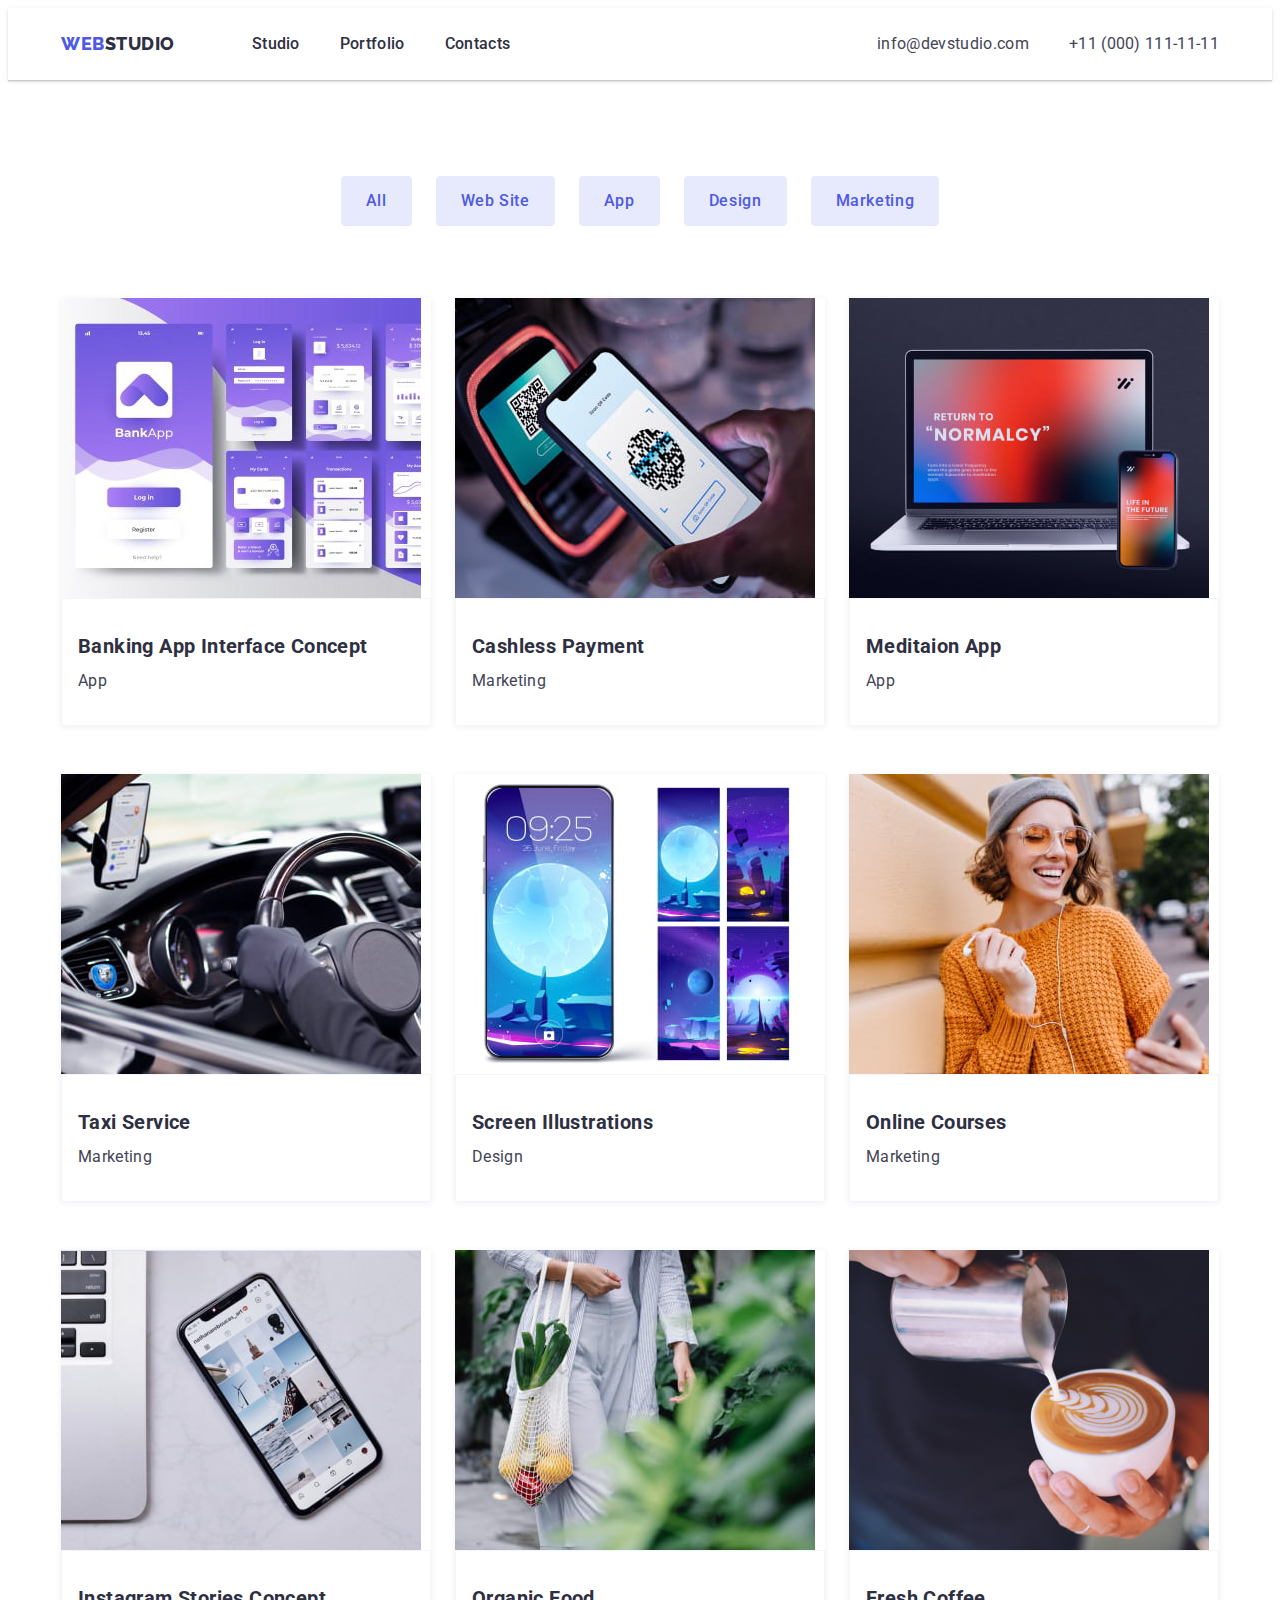
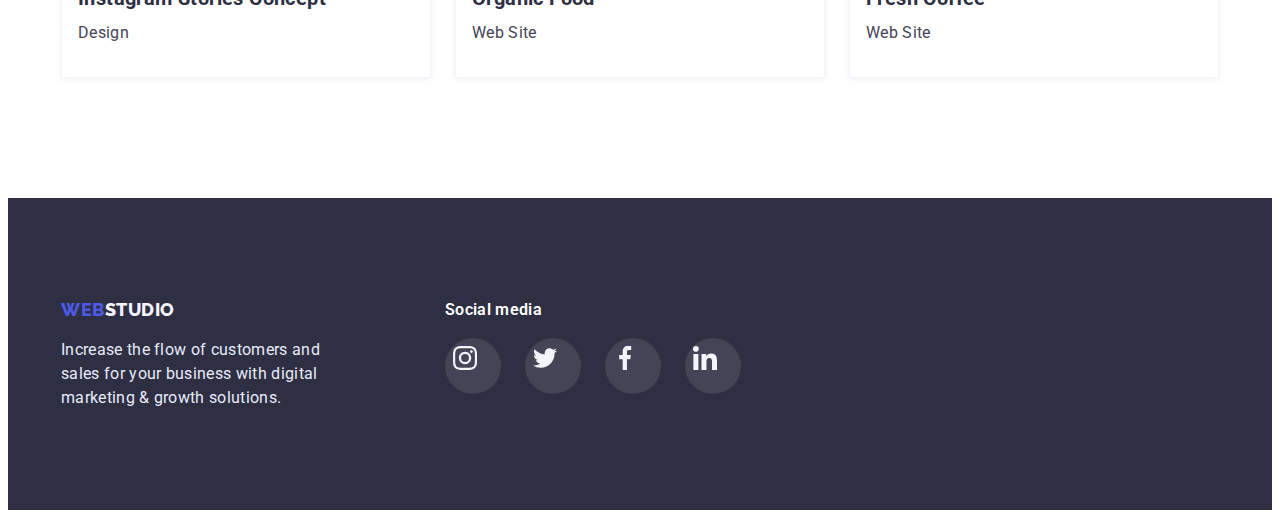
==== portfolio.html @ 34ae5a70 "Скопіював виконане 4-те завдання" ====
<!DOCTYPE html>
<html lang="en">
  <head>
    <meta charset="UTF-8" />
    <meta http-equiv="X-UA-Compatible" content="IE=edge" />
    <meta name="viewport" content="width=device-width, initial-scale=1.0" />
    <title>WebStudio</title>
    <link rel="preconnect" href="https://fonts.googleapis.com" />
    <link rel="preconnect" href="https://fonts.gstatic.com" crossorigin />
    <link
      href="https://fonts.googleapis.com/css2?family=Raleway:wght@800&family=Roboto:wght@400;500;700&display=swap"
      rel="stylesheet"
    />
    <link
      rel="stylesheet"
      href="https://cdnjs.cloudflare.com/ajax/libs/modern-normalize/1.1.0/modern-normalize.min.css"
      integrity="sha512-wpPYUAdjBVSE4KJnH1VR1HeZfpl1ub8YT/NKx4PuQ5NmX2tKuGu6U/JRp5y+Y8XG2tV+wKQpNHVUX03MfMFn9Q=="
      crossorigin="anonymous"
      referrerpolicy="no-referrer"
    />
    <link rel="stylesheet" href="./css/styles.css" />
  </head>

  <body>
    <!------- Header ------->

    <header class="header">
      <div class="container header-nav-cont">
        <!--- Logo --->

        <nav class="nav-item">
          <a href="./index.html" class="link logo"
            ><span class="logo-web">Web</span>Studio</a
          >

          <!--- Navigation --->

          <ul class="list menu-list">
            <li class="header-item">
              <a href="./index.html" class="link menu-link">Studio</a>
            </li>
            <li class="header-item">
              <a href="./portfolio.html" class="link menu-link">Portfolio</a>
            </li>
            <li class="header-item">
              <a href="#" class="link menu-link">Contacts</a>
            </li>
          </ul>
        </nav>

        <!--- Contacts --->

        <ul class="list cont-list">
          <li class="header-item">
            <a href="mailto:info@devstudio.com" class="link cont-link"
              >info@devstudio.com</a
            >
          </li>
          <li class="header-item">
            <a href="tel:+110001111111" class="link cont-link"
              >+11 (000) 111-11-11</a
            >
          </li>
        </ul>
      </div>
    </header>

    <main>
      <!------- Portfolio ------->

      <!--- Portfolio section --->

      <section class="portfolio-section">
        <!--- Filter list --->

        <div class="container">
          <h1 class="section-title visually-hidden">Portfolio</h1>
          <ul class="list filter-list">
            <li class="filter-item">
              <button type="button" class="button">All</button>
            </li>
            <li class="filter-item">
              <button type="button" class="button">Web Site</button>
            </li>
            <li class="filter-item">
              <button type="button" class="button">App</button>
            </li>
            <li class="filter-item">
              <button type="button" class="button">Design</button>
            </li>
            <li class="filter-item">
              <button type="button" class="button">Marketing</button>
            </li>
          </ul>

          <!-- Portfolio list -->

          <ul class="list portfolio-list">
            <li class="portfolio-item">
              <a href="#" class="link portfolio-link"
                ><img
                  src="./images/portfolio/portfolio1.jpg"
                  alt="Banking App Interface Concept"
                  width="360"
                />
                <div class="portfolio-descr">
                  <h2 class="subtitle">Banking App Interface Concept</h2>
                  <p class="body-text">App</p>
                </div></a
              >
            </li>
            <li class="portfolio-item">
              <a href="#" class="link portfolio-link"
                ><img
                  src="./images/portfolio/portfolio2.jpg"
                  alt="Cashless Payment"
                  width="360"
                />
                <div class="portfolio-descr">
                  <h2 class="subtitle">Cashless Payment</h2>
                  <p class="body-text">Marketing</p>
                </div></a
              >
            </li>
            <li class="portfolio-item">
              <a href="#" class="link portfolio-link"
                ><img
                  src="./images/portfolio/portfolio3.jpg"
                  alt="Meditaion App"
                  width="360"
                />
                <div class="portfolio-descr">
                  <h2 class="subtitle">Meditaion App</h2>
                  <p class="body-text">App</p>
                </div></a
              >
            </li>
            <li class="portfolio-item">
              <a href="#" class="link portfolio-link"
                ><img
                  src="./images/portfolio/portfolio4.jpg"
                  alt="Taxi Service"
                  width="360"
                />
                <div class="portfolio-descr">
                  <h2 class="subtitle">Taxi Service</h2>
                  <p class="body-text">Marketing</p>
                </div></a
              >
            </li>
            <li class="portfolio-item">
              <a href="#" class="link portfolio-link"
                ><img
                  src="./images/portfolio/portfolio5.jpg"
                  alt="Screen Illustrations"
                  width="360"
                />
                <div class="portfolio-descr">
                  <h2 class="subtitle">Screen Illustrations</h2>
                  <p class="body-text">Design</p>
                </div></a
              >
            </li>
            <li class="portfolio-item">
              <a href="#" class="link portfolio-link"
                ><img
                  src="./images/portfolio/portfolio6.jpg"
                  alt="Online Courses"
                  width="360"
                />
                <div class="portfolio-descr">
                  <h2 class="subtitle">Online Courses</h2>
                  <p class="body-text">Marketing</p>
                </div></a
              >
            </li>
            <li class="portfolio-item">
              <a href="#" class="link portfolio-link"
                ><img
                  src="./images/portfolio/portfolio7.jpg"
                  alt="Instagram Stories Concept"
                  width="360"
                />
                <div class="portfolio-descr">
                  <h2 class="subtitle">Instagram Stories Concept</h2>
                  <p class="body-text">Design</p>
                </div></a
              >
            </li>
            <li class="portfolio-item">
              <a href="#" class="link portfolio-link"
                ><img
                  src="./images/portfolio/portfolio8.jpg"
                  alt="Organic Food"
                  width="360"
                />
                <div class="portfolio-descr">
                  <h2 class="subtitle">Organic Food</h2>
                  <p class="body-text">Web Site</p>
                </div></a
              >
            </li>
            <li class="portfolio-item">
              <a href="#" class="link portfolio-link"
                ><img
                  src="./images/portfolio/portfolio9.jpg"
                  alt="Fresh Coffee"
                  width="360"
                />
                <div class="portfolio-descr">
                  <h2 class="subtitle">Fresh Coffee</h2>
                  <p class="body-text">Web Site</p>
                </div></a
              >
            </li>
          </ul>
        </div>
      </section>
    </main>

    <!------- Footer ------->

    <footer class="footer">
      <div class="container footer-container">
        <div>
          <a href="./index.html" class="link footer-logo"
            ><span class="logo-web">Web</span>Studio</a
          >
          <p class="footer-descr">
            Increase the flow of customers and sales for your business with
            digital marketing & growth solutions.
          </p>
        </div>
        <div>
          <h2 class="footer-title">Social media</h2>
          <ul class="list footer-icon-list">
            <li class="footer-icon-item">
              <a
                href="https://www.instagram.com/"
                target="_blank"
                class="link footer-icon-link"
              >
                <svg width="24" height="24">
                  <use href="./images/icons.svg#instagram"></use>
                </svg>
              </a>
            </li>
            <li>
              <a
                href="https://twitter.com/"
                target="_blank"
                class="link footer-icon-link"
              >
                <svg width="24" height="24">
                  <use href="./images/icons.svg#twitter"></use>
                </svg>
              </a>
            </li>
            <li>
              <a
                href="https://facebook.com/"
                target="_blank"
                class="link footer-icon-link"
              >
                <svg width="24" height="24">
                  <use href="./images/icons.svg#facebook"></use>
                </svg>
              </a>
            </li>
            <li>
              <a
                href="https://www.linkedin.com/"
                target="_blank"
                class="link footer-icon-link"
              >
                <svg width="24" height="24">
                  <use href="./images/icons.svg#linkedin"></use>
                </svg>
              </a>
            </li>
          </ul>
        </div>
      </div>
    </footer>
  </body>
</html>
---- css/styles.css ----
:root {
    --primary-brand-color: #4D5AE5;
    --dark-color: #2E2F42;
    --success-color: #31D0AA;
    --text-color: #434455;
    --subtle-color: #8E8F99;
    --accent-color: #E7E9FC;
    --light-color: #F4F4FD;
    --white-color: #FFFFFF;
}

body {
    background-color: var(--white-color);
    color: var(--text-color);

    font-family: 'Roboto', sans-serif;
    font-size: 16px;
}

img {
    display: block;
    max-width: 100%;
    height: auto
}

.link {
    text-decoration: none;
}

.list {
    list-style: none;

    padding: 0;
    margin: 0;
}

.visually-hidden {
    position: absolute;
    white-space: nowrap;
    width: 1px;
    height: 1px;
    overflow: hidden;
    border: 0;
    padding: 0;
    clip: rect(0 0 0 0);
    clip-path: inset(50%);
    margin: -1px;
}

/* ======= Generical ======= */

.container {
    width: 1158px;
    margin-left: auto;
    margin-right: auto;
    padding-right: 15px;
    padding-left: 15px;

    /* outline: 2px solid tomato; */
}

.subtitle {
    color: var(--dark-color);

    font-weight: 700;
    font-size: 20px;
    line-height: 1.5;
    letter-spacing: 0.02em;

    margin-top: 0;
    margin-bottom: 8px;
}

.body-text {
    color: var(--text-color);

    line-height: 1.5;
    letter-spacing: 0.02em;

    margin-top: 0;
    margin-bottom: 0px;
}

/* ======= Header ======= */

.header {
    box-shadow: 0px 2px 1px rgba(46, 47, 66, 0.08), 0px 1px 1px rgba(46, 47, 66, 0.16), 0px 1px 6px rgba(46, 47, 66, 0.08);
}

.header-nav-cont {
    display: flex;
    justify-content: space-between;
    align-items: center;
}

/* === Logo === */

.logo {
    color: var(--dark-color);

    font-family: 'Raleway', sans-serif;
    font-weight: 800;
    font-size: 18px;
    line-height: 1.33;
    letter-spacing: 0.03em;
    text-transform: uppercase;

    display: block;
}

.logo-web {
    color: var(--primary-brand-color);
}

/* === Navigation === */

.nav-item {
    display: flex;
    align-items: center;
}

.menu-list {
    display: flex;
    margin-left: 77px;
}

.menu-link {
    color: var(--dark-color);
    
    font-weight: 500;
    line-height: 1.5;
    letter-spacing: 0.02em;

    display: block;
    padding-top: 24px;
    padding-bottom: 24px;
}

.menu-link:hover,
.menu-link:focus {
    color: var(--primary-brand-color);
}

.header-item + .header-item {
    margin-left: 40px;
}

/* === Contacts === */

.cont-list {
    display: flex;
}

.cont-link {
    color: var(--text-color);

    line-height: 1.5;
    letter-spacing: 0.02em;
}

.cont-link:hover,
.cont-link:focus {
    color: var(--primary-brand-color)
}

/* ======= Studio ======= */

/* === Hero section === */

.hero {
    background-color: var(--dark-color);

    text-align: center;

    padding-top: 192px;
    padding-bottom: 192px;
}

.hero-overlay {
    background-image: linear-gradient(to right, rgba(46, 47, 66, 0.7), rgba(46, 47, 66, 0.7)), url("../images/hero-background.jpg");
    background-repeat: no-repeat;
    background-position: center;
    background-size: cover;
    
    max-width: 1600px;
    margin: 0 auto;
}   

.hero-title {
    color: var(--white-color);

    font-weight: 700;
    font-size: 56px;
    line-height: 1.07;
    letter-spacing: 0.02em;

    width: 496px;
    margin-top: 0;
    margin-bottom: 48px;
    margin-right: auto;
    margin-left: auto;
}

.modal-button {
    background-color: var(--primary-brand-color);
    color: var(--white-color);
    border: none;
    border-radius: 4px;
    box-shadow: 0px 4px 4px rgba(0, 0, 0, 0.15);

    font-family: inherit;
    font-weight: 500;
    font-size: 16px;
    line-height: 1.17;
    letter-spacing: 0.04em;
    text-align: inherit;

    cursor: pointer;

    min-width: 170px;
    padding: 16px 32px;
}

.modal-button:hover,
.modal-button:focus {
    background-color: #404BBF;

}

/* === Section === */

.section {
    padding-top: 120px;
    padding-bottom: 120px;
}

.section-title {
    color: var(--dark-color);

    font-weight: 700;
    font-size: 36px;
    line-height: 1.11;
    letter-spacing: 0.02em;
    text-align: center;

    margin-top: 0;
    margin-bottom: 72px;
}

/*  === Features === */

.features-list {
    display: flex;
    gap: 24px;
}

.features-item {
    width: 264px;
}

.features-icon {
    background-color: var(--light-color);

    padding: 24px 100px;
    margin-bottom: 8px;
    border-radius: 4px;
}

/* === What are we doing === */

.doing-section {
    padding-bottom: 120px;
}

.doing-list {
    display: flex;
    gap: 24px;
}

.doing-item {
    background-blend-mode: soft-light, normal;
    border: 1px solid var(--accent-color);
}

/*  === Our Teaam === */

.team {
    background-color: var(--light-color);
}

.team-list {
    display: flex;
    justify-content: space-between;
}

.team-item {
    background-color: var(--white-color);
    box-shadow: 0px 1px 6px rgba(46, 47, 66, 0.08), 0px 1px 1px rgba(46, 47, 66, 0.16), 0px 2px 1px rgba(46, 47, 66, 0.08);
    border-radius: 0px 0px 4px 4px;

    text-align: center;
}

.team-descr {
    padding: 32px 0;
}

.team-icon-list {
    display: flex;
    justify-content: center;
    gap: 24px;
    margin-top: 12px;
}

.team-icon-link {
    background-color: var(--primary-brand-color);
    border-radius: 50%;

    display: block;
    width: 40px;
    height: 40px;
    padding: 12px;
}

/* === Customers === */

.customers-list {
    display: flex;
    justify-content: space-between;
}

.customers-title {
    line-height: 1.17;
    text-align: center;
    letter-spacing: 0.03em;
}

.customers-link {
    color: var(--subtle-color);
    border: 1px solid var(--subtle-color);
    border-radius: 4px;

    display: block;
    padding: 16px 32px;
}

.customers-link:hover,
.customers-link:focus {
    border-color: 1px solid var(--primary-brand-color);
    color: var(--primary-brand-color);
}

.customers-icon {
    fill: currentColor;
}

/* ======= Footer ======= */

.footer {
    background-color: var(--dark-color);

    padding-top: 100px;
    padding-bottom: 100px;
}

.footer-container {
    display: flex;
    gap: 120px;
}

.footer-logo {
    color: var(--light-color);

    font-family: 'Raleway', sans-serif;
    font-weight: 800;
    font-size: 18px;
    line-height: 1.33;
    letter-spacing: 0.03em;
    text-transform: uppercase;

    display: inline-block;
    margin-bottom: 16px;
}

.footer-title {
    color: var(--white-color);

    font-weight: 600;
    font-size: 16px;
    line-height: 1.5;
    letter-spacing: 0.02em;

    margin-top: 0;
    margin-bottom: 16px;
}

.footer-descr {
    color: var(--accent-color);

    line-height: 1.5;
    letter-spacing: 0.02em;

    width: 264px;
    margin-top: 0;
    margin-bottom: 0;
}

.footer-icon-list {
    display: flex;
    gap: 24px;
}

.footer-icon-link {
    background-color: rgba(255, 255, 255, 0.1);
    border-radius: 50%;

    display: block;
    width: 40px;
    height: 40px;
    padding: 8px;
}

.footer-icon-link:hover,
.footer-icon-link:focus {
    background-color: var(--success-color);
}

/* ======= Portfolio ======= */

/* === Portfolio section === */

.portfolio-section {
    padding-top: 96px;
    padding-bottom: 120px;
}

/* === Filter list === */

.filter-list {
    display: flex;
    justify-content: center;
    margin-bottom: 72px;
    gap: 24px;
}

/* === Button === */

.button {
    background-color: var(--accent-color);
    color: var(--primary-brand-color);
    border: 1px solid var(--accent-color);
    border-radius: 4px;

    font-family: inherit;
    font-weight: 500;
    font-size: 16px;
    line-height: 1.5;
    letter-spacing: 0.04em;

    cursor: pointer;

    display: inline-block;
    padding: 12px 24px;
}

.button:hover,
.button:focus {
    background-color: var(--primary-brand-color);
    color: var(--white-color);
    border-color: transparent;
    border-radius: 4px;
    box-shadow: 0px 1px 6px rgba(46, 47, 66, 0.08), 0px 1px 1px rgba(46, 47, 66, 0.16), 0px 2px 1px rgba(46, 47, 66, 0.08);
}

/* === Portfolio list === */

.portfolio-list {
    display: flex;
    flex-wrap: wrap;
    column-gap: 24px;
    row-gap: 48px;
}

.portfolio-item {
    box-shadow: 0px 1px 6px rgba(46, 47, 66, 0.08);
    flex-basis: calc((100% - 48px) / 3);
}

.portfolio-link {
    display: block;
}

.portfolio-link:hover,
.portfolio-link:focus {
    box-shadow: 0px 1px 6px rgba(46, 47, 66, 0.08), 0px 1px 1px rgba(46, 47, 66, 0.16), 0px 2px 1px rgba(46, 47, 66, 0.08);
}

.portfolio-descr {
    padding: 32px 16px;
    border: 0.5px solid var(--light-color);
}
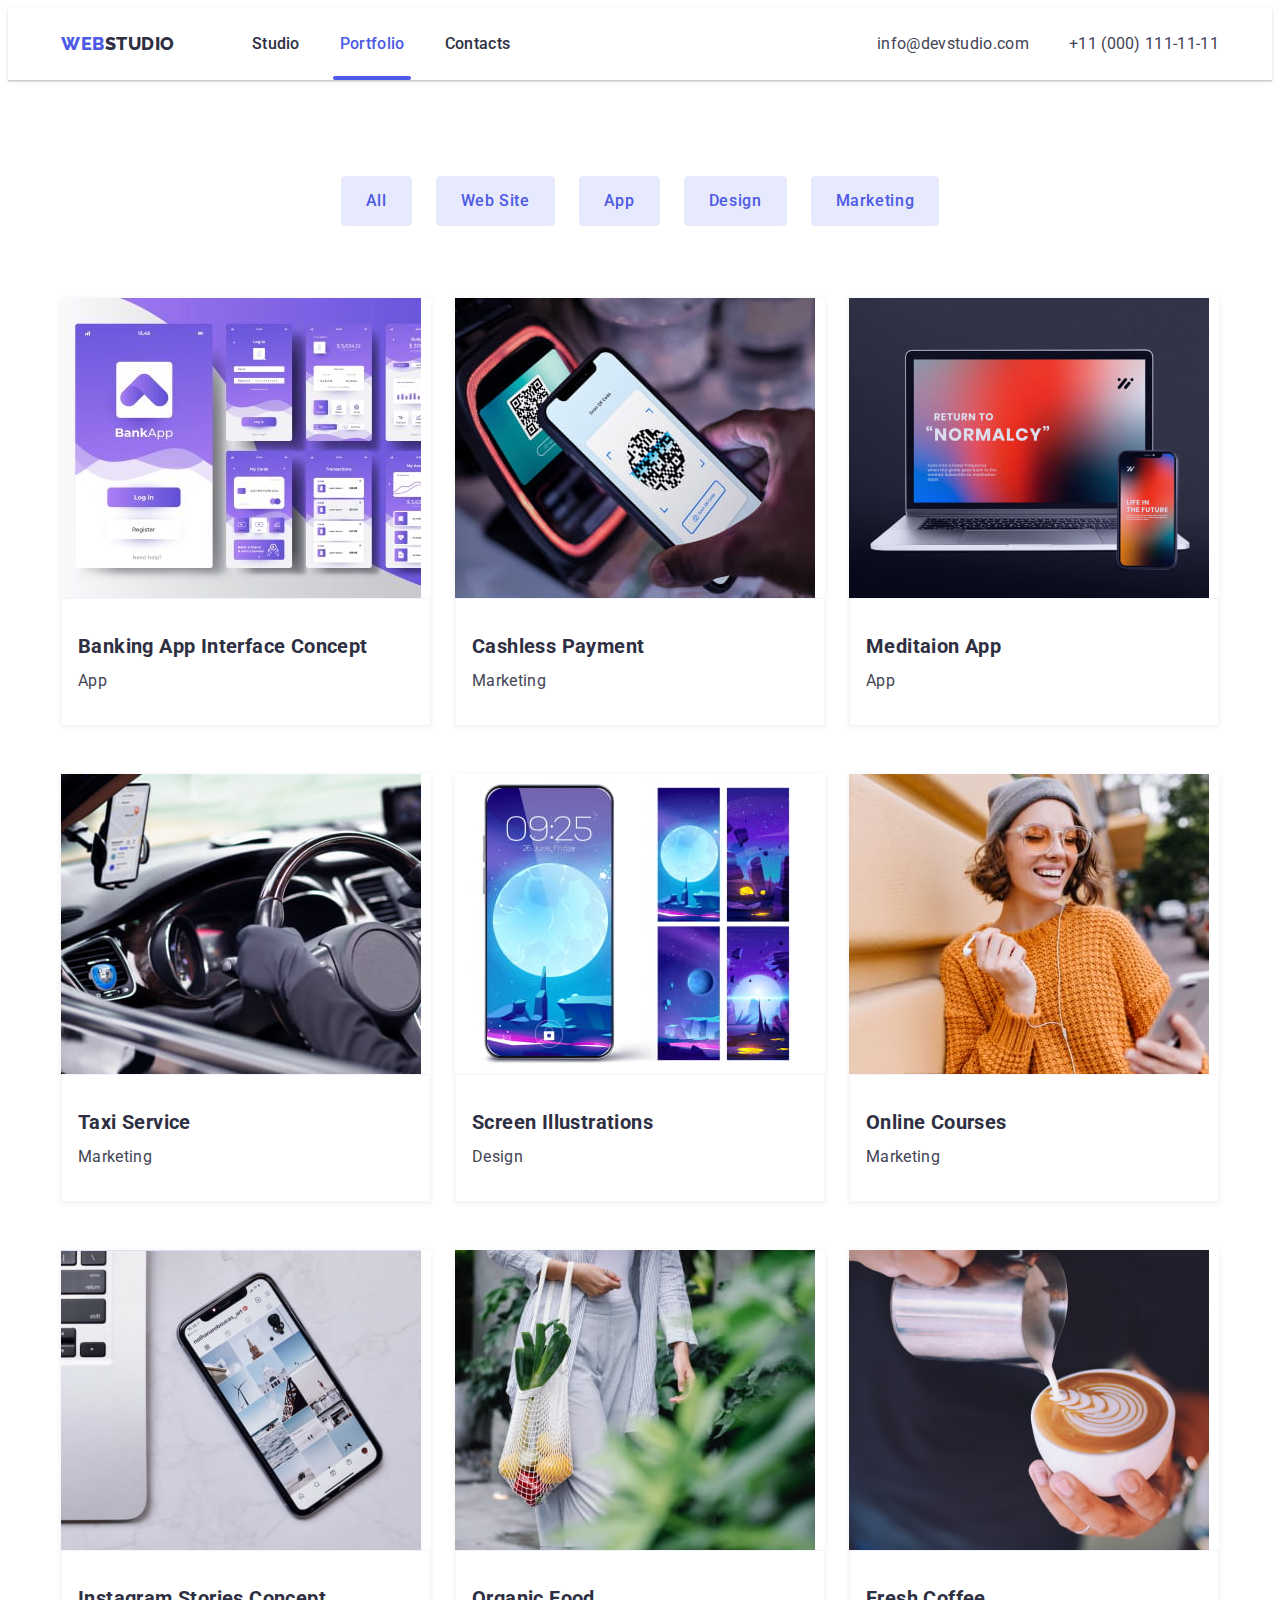
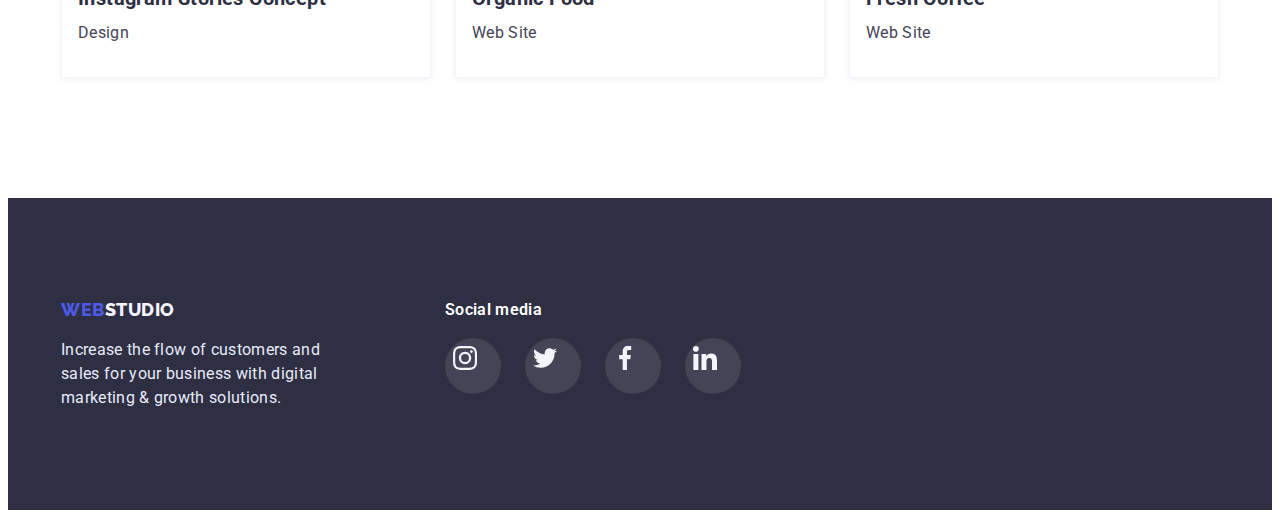
==== commit 406cc3a4: "Додав анімацію" ====
--- a/portfolio.html
+++ b/portfolio.html
@@ -36,13 +36,17 @@
           <!--- Navigation --->
 
           <ul class="list menu-list">
-            <li class="header-item">
+            <li>
               <a href="./index.html" class="link menu-link">Studio</a>
             </li>
-            <li class="header-item">
-              <a href="./portfolio.html" class="link menu-link">Portfolio</a>
-            </li>
-            <li class="header-item">
+            <li>
+              <a
+                href="./portfolio.html"
+                class="link menu-link portfolio-active-link"
+                >Portfolio</a
+              >
+            </li>
+            <li>
               <a href="#" class="link menu-link">Contacts</a>
             </li>
           </ul>
@@ -51,12 +55,12 @@
         <!--- Contacts --->
 
         <ul class="list cont-list">
-          <li class="header-item">
+          <li>
             <a href="mailto:info@devstudio.com" class="link cont-link"
               >info@devstudio.com</a
             >
           </li>
-          <li class="header-item">
+          <li>
             <a href="tel:+110001111111" class="link cont-link"
               >+11 (000) 111-11-11</a
             >
@@ -97,12 +101,19 @@
 
           <ul class="list portfolio-list">
             <li class="portfolio-item">
-              <a href="#" class="link portfolio-link"
-                ><img
-                  src="./images/portfolio/portfolio1.jpg"
-                  alt="Banking App Interface Concept"
-                  width="360"
-                />
+              <a href="#" class="link portfolio-link">
+                <div class="product-thumb">
+                  <img
+                    src="./images/portfolio/portfolio1.jpg"
+                    alt="Banking App Interface Concept"
+                    width="360"
+                  />
+                  <p class="product-descr">
+                    14 Stylish and User-Friendly App Design Concepts · Task
+                    Manager App · Calorie Tracker App · Exotic Fruit Ecommerce
+                    App · Cloud Storage App
+                  </p>
+                </div>
                 <div class="portfolio-descr">
                   <h2 class="subtitle">Banking App Interface Concept</h2>
                   <p class="body-text">App</p>
@@ -110,12 +121,19 @@
               >
             </li>
             <li class="portfolio-item">
-              <a href="#" class="link portfolio-link"
-                ><img
-                  src="./images/portfolio/portfolio2.jpg"
-                  alt="Cashless Payment"
-                  width="360"
-                />
+              <a href="#" class="link portfolio-link">
+                <div class="product-thumb">
+                  <img
+                    src="./images/portfolio/portfolio2.jpg"
+                    alt="Cashless Payment"
+                    width="360"
+                  />
+                  <p class="product-descr">
+                    14 Stylish and User-Friendly App Design Concepts · Task
+                    Manager App · Calorie Tracker App · Exotic Fruit Ecommerce
+                    App · Cloud Storage App
+                  </p>
+                </div>
                 <div class="portfolio-descr">
                   <h2 class="subtitle">Cashless Payment</h2>
                   <p class="body-text">Marketing</p>
@@ -124,11 +142,18 @@
             </li>
             <li class="portfolio-item">
               <a href="#" class="link portfolio-link"
-                ><img
-                  src="./images/portfolio/portfolio3.jpg"
-                  alt="Meditaion App"
-                  width="360"
-                />
+                ><div class="product-thumb">
+                  <img
+                    src="./images/portfolio/portfolio3.jpg"
+                    alt="Meditaion App"
+                    width="360"
+                  />
+                  <p class="product-descr">
+                    14 Stylish and User-Friendly App Design Concepts · Task
+                    Manager App · Calorie Tracker App · Exotic Fruit Ecommerce
+                    App · Cloud Storage App
+                  </p>
+                </div>
                 <div class="portfolio-descr">
                   <h2 class="subtitle">Meditaion App</h2>
                   <p class="body-text">App</p>
@@ -137,11 +162,18 @@
             </li>
             <li class="portfolio-item">
               <a href="#" class="link portfolio-link"
-                ><img
-                  src="./images/portfolio/portfolio4.jpg"
-                  alt="Taxi Service"
-                  width="360"
-                />
+                ><div class="product-thumb">
+                  <img
+                    src="./images/portfolio/portfolio4.jpg"
+                    alt="Taxi Service"
+                    width="360"
+                  />
+                  <p class="product-descr">
+                    14 Stylish and User-Friendly App Design Concepts · Task
+                    Manager App · Calorie Tracker App · Exotic Fruit Ecommerce
+                    App · Cloud Storage App
+                  </p>
+                </div>
                 <div class="portfolio-descr">
                   <h2 class="subtitle">Taxi Service</h2>
                   <p class="body-text">Marketing</p>
@@ -150,11 +182,18 @@
             </li>
             <li class="portfolio-item">
               <a href="#" class="link portfolio-link"
-                ><img
-                  src="./images/portfolio/portfolio5.jpg"
-                  alt="Screen Illustrations"
-                  width="360"
-                />
+                ><div class="product-thumb">
+                  <img
+                    src="./images/portfolio/portfolio5.jpg"
+                    alt="Screen Illustrations"
+                    width="360"
+                  />
+                  <p class="product-descr">
+                    14 Stylish and User-Friendly App Design Concepts · Task
+                    Manager App · Calorie Tracker App · Exotic Fruit Ecommerce
+                    App · Cloud Storage App
+                  </p>
+                </div>
                 <div class="portfolio-descr">
                   <h2 class="subtitle">Screen Illustrations</h2>
                   <p class="body-text">Design</p>
@@ -163,11 +202,18 @@
             </li>
             <li class="portfolio-item">
               <a href="#" class="link portfolio-link"
-                ><img
-                  src="./images/portfolio/portfolio6.jpg"
-                  alt="Online Courses"
-                  width="360"
-                />
+                ><div class="product-thumb">
+                  <img
+                    src="./images/portfolio/portfolio6.jpg"
+                    alt="Online Courses"
+                    width="360"
+                  />
+                  <p class="product-descr">
+                    14 Stylish and User-Friendly App Design Concepts · Task
+                    Manager App · Calorie Tracker App · Exotic Fruit Ecommerce
+                    App · Cloud Storage App
+                  </p>
+                </div>
                 <div class="portfolio-descr">
                   <h2 class="subtitle">Online Courses</h2>
                   <p class="body-text">Marketing</p>
@@ -176,11 +222,18 @@
             </li>
             <li class="portfolio-item">
               <a href="#" class="link portfolio-link"
-                ><img
-                  src="./images/portfolio/portfolio7.jpg"
-                  alt="Instagram Stories Concept"
-                  width="360"
-                />
+                ><div class="product-thumb">
+                  <img
+                    src="./images/portfolio/portfolio7.jpg"
+                    alt="Instagram Stories Concept"
+                    width="360"
+                  />
+                  <p class="product-descr">
+                    14 Stylish and User-Friendly App Design Concepts · Task
+                    Manager App · Calorie Tracker App · Exotic Fruit Ecommerce
+                    App · Cloud Storage App
+                  </p>
+                </div>
                 <div class="portfolio-descr">
                   <h2 class="subtitle">Instagram Stories Concept</h2>
                   <p class="body-text">Design</p>
@@ -189,11 +242,18 @@
             </li>
             <li class="portfolio-item">
               <a href="#" class="link portfolio-link"
-                ><img
-                  src="./images/portfolio/portfolio8.jpg"
-                  alt="Organic Food"
-                  width="360"
-                />
+                ><div class="product-thumb">
+                  <img
+                    src="./images/portfolio/portfolio8.jpg"
+                    alt="Organic Food"
+                    width="360"
+                  />
+                  <p class="product-descr">
+                    14 Stylish and User-Friendly App Design Concepts · Task
+                    Manager App · Calorie Tracker App · Exotic Fruit Ecommerce
+                    App · Cloud Storage App
+                  </p>
+                </div>
                 <div class="portfolio-descr">
                   <h2 class="subtitle">Organic Food</h2>
                   <p class="body-text">Web Site</p>
@@ -202,11 +262,18 @@
             </li>
             <li class="portfolio-item">
               <a href="#" class="link portfolio-link"
-                ><img
-                  src="./images/portfolio/portfolio9.jpg"
-                  alt="Fresh Coffee"
-                  width="360"
-                />
+                ><div class="product-thumb">
+                  <img
+                    src="./images/portfolio/portfolio9.jpg"
+                    alt="Fresh Coffee"
+                    width="360"
+                  />
+                  <p class="product-descr">
+                    14 Stylish and User-Friendly App Design Concepts · Task
+                    Manager App · Calorie Tracker App · Exotic Fruit Ecommerce
+                    App · Cloud Storage App
+                  </p>
+                </div>
                 <div class="portfolio-descr">
                   <h2 class="subtitle">Fresh Coffee</h2>
                   <p class="body-text">Web Site</p>
--- a/css/styles.css
+++ b/css/styles.css
@@ -7,14 +7,15 @@
     --accent-color: #E7E9FC;
     --light-color: #F4F4FD;
     --white-color: #FFFFFF;
+    --modal-background-color: #FCFCFC;
 }
 
 body {
+    font-family: 'Roboto', sans-serif;
+    font-size: 16px;
+
     background-color: var(--white-color);
     color: var(--text-color);
-
-    font-family: 'Roboto', sans-serif;
-    font-size: 16px;
 }
 
 img {
@@ -28,14 +29,15 @@
 }
 
 .list {
-    list-style: none;
-
     padding: 0;
     margin: 0;
+
+    list-style: none;
 }
 
 .visually-hidden {
     position: absolute;
+
     white-space: nowrap;
     width: 1px;
     height: 1px;
@@ -60,25 +62,25 @@
 }
 
 .subtitle {
-    color: var(--dark-color);
+    margin-top: 0;
+    margin-bottom: 8px;
 
     font-weight: 700;
     font-size: 20px;
     line-height: 1.5;
     letter-spacing: 0.02em;
 
-    margin-top: 0;
-    margin-bottom: 8px;
+    color: var(--dark-color);
 }
 
 .body-text {
-    color: var(--text-color);
-
-    line-height: 1.5;
-    letter-spacing: 0.02em;
-
     margin-top: 0;
     margin-bottom: 0px;
+
+    line-height: 1.5;
+    letter-spacing: 0.02em;
+
+    color: var(--text-color);
 }
 
 /* ======= Header ======= */
@@ -96,7 +98,7 @@
 /* === Logo === */
 
 .logo {
-    color: var(--dark-color);
+    display: block;
 
     font-family: 'Raleway', sans-serif;
     font-weight: 800;
@@ -105,7 +107,7 @@
     letter-spacing: 0.03em;
     text-transform: uppercase;
 
-    display: block;
+    color: var(--dark-color);
 }
 
 .logo-web {
@@ -122,18 +124,21 @@
 .menu-list {
     display: flex;
     margin-left: 77px;
+    gap: 40px;
 }
 
 .menu-link {
-    color: var(--dark-color);
+    display: block;
+    padding-top: 24px;
+    padding-bottom: 24px;
     
     font-weight: 500;
     line-height: 1.5;
     letter-spacing: 0.02em;
 
-    display: block;
-    padding-top: 24px;
-    padding-bottom: 24px;
+    color: var(--dark-color);
+
+    transition: color 250ms cubic-bezier(0.4, 0, 0.2, 1);
 }
 
 .menu-link:hover,
@@ -141,21 +146,57 @@
     color: var(--primary-brand-color);
 }
 
-.header-item + .header-item {
-    margin-left: 40px;
+.studio-active-link,
+.portfolio-active-link,
+.contacts-active-link {
+    position: relative;
+    color: var(--primary-brand-color);
+}
+
+.studio-active-link::after,
+.contacts-active-link::after {
+    content: '';
+    position: absolute;
+    bottom: 0;
+    left: 50%;
+
+    width: 100%;
+    height: 4px;
+
+    background-color: var(--primary-brand-color);
+    border-radius: 2px;
+
+    transform: translate(-50%);
+}
+
+.portfolio-active-link::after {
+    content: '';
+    position: absolute;
+    bottom: 0;
+    left: 50%;
+    transform: translate(-50%);
+    
+    width: 78px;
+    height: 4px;
+    
+    background-color: var(--primary-brand-color);
+    border-radius: 2px;
 }
 
 /* === Contacts === */
 
 .cont-list {
     display: flex;
+    gap: 40px;
 }
 
 .cont-link {
+    line-height: 1.5;
+    letter-spacing: 0.02em;
+
     color: var(--text-color);
 
-    line-height: 1.5;
-    letter-spacing: 0.02em;
+    transition: color 250ms cubic-bezier(0.4, 0, 0.2, 1);
 }
 
 .cont-link:hover,
@@ -168,45 +209,42 @@
 /* === Hero section === */
 
 .hero {
-    background-color: var(--dark-color);
-
-    text-align: center;
-
     padding-top: 192px;
     padding-bottom: 192px;
-}
-
-.hero-overlay {
+
+    text-align: center;
+
+    background-color: var(--dark-color);
+}
+
+.hero-background {
+    max-width: 1600px;
+    margin: 0 auto;
+
     background-image: linear-gradient(to right, rgba(46, 47, 66, 0.7), rgba(46, 47, 66, 0.7)), url("../images/hero-background.jpg");
     background-repeat: no-repeat;
     background-position: center;
     background-size: cover;
-    
-    max-width: 1600px;
-    margin: 0 auto;
 }   
 
 .hero-title {
-    color: var(--white-color);
-
-    font-weight: 700;
-    font-size: 56px;
-    line-height: 1.07;
-    letter-spacing: 0.02em;
-
     width: 496px;
     margin-top: 0;
     margin-bottom: 48px;
     margin-right: auto;
     margin-left: auto;
+
+    font-weight: 700;
+    font-size: 56px;
+    line-height: 1.07;
+    letter-spacing: 0.02em;
+
+    color: var(--white-color);
 }
 
 .modal-button {
-    background-color: var(--primary-brand-color);
-    color: var(--white-color);
-    border: none;
-    border-radius: 4px;
-    box-shadow: 0px 4px 4px rgba(0, 0, 0, 0.15);
+    min-width: 170px;
+    padding: 16px 32px;
 
     font-family: inherit;
     font-weight: 500;
@@ -217,8 +255,13 @@
 
     cursor: pointer;
 
-    min-width: 170px;
-    padding: 16px 32px;
+    background-color: var(--primary-brand-color);
+    color: var(--white-color);
+    border: none;
+    border-radius: 4px;
+    box-shadow: 0px 4px 4px rgba(0, 0, 0, 0.15);
+
+    transition: background-color 250ms cubic-bezier(0.4, 0, 0.2, 1);
 }
 
 .modal-button:hover,
@@ -235,7 +278,8 @@
 }
 
 .section-title {
-    color: var(--dark-color);
+    margin-top: 0;
+    margin-bottom: 72px;
 
     font-weight: 700;
     font-size: 36px;
@@ -243,8 +287,7 @@
     letter-spacing: 0.02em;
     text-align: center;
 
-    margin-top: 0;
-    margin-bottom: 72px;
+    color: var(--dark-color);
 }
 
 /*  === Features === */
@@ -259,10 +302,10 @@
 }
 
 .features-icon {
-    background-color: var(--light-color);
-
     padding: 24px 100px;
     margin-bottom: 8px;
+
+    background-color: var(--light-color);
     border-radius: 4px;
 }
 
@@ -290,15 +333,16 @@
 
 .team-list {
     display: flex;
-    justify-content: space-between;
+    justify-content: center;
+    gap: 24px;
 }
 
 .team-item {
+    text-align: center;
+
     background-color: var(--white-color);
+    border-radius: 0px 0px 4px 4px;
     box-shadow: 0px 1px 6px rgba(46, 47, 66, 0.08), 0px 1px 1px rgba(46, 47, 66, 0.16), 0px 2px 1px rgba(46, 47, 66, 0.08);
-    border-radius: 0px 0px 4px 4px;
-
-    text-align: center;
 }
 
 .team-descr {
@@ -313,13 +357,21 @@
 }
 
 .team-icon-link {
-    background-color: var(--primary-brand-color);
-    border-radius: 50%;
-
     display: block;
     width: 40px;
     height: 40px;
     padding: 12px;
+
+    background-color: var(--primary-brand-color);
+    border-radius: 50%;
+
+    transform: scale(1);
+    transition: transform 250ms cubic-bezier(0.4, 0, 0.2, 1);
+}
+
+.team-icon-link:hover,
+.team-icon-link:focus {
+    transform: scale(1.1);
 }
 
 /* === Customers === */
@@ -336,31 +388,92 @@
 }
 
 .customers-link {
+    display: block;
+    padding: 16px 32px;
+
     color: var(--subtle-color);
     border: 1px solid var(--subtle-color);
     border-radius: 4px;
 
-    display: block;
-    padding: 16px 32px;
+    transition: color 250ms cubic-bezier(0.4, 0, 0.2, 1),
+                border-color 250ms cubic-bezier(0.4, 0, 0.2, 1);
 }
 
 .customers-link:hover,
 .customers-link:focus {
+    color: var(--primary-brand-color);
     border-color: 1px solid var(--primary-brand-color);
-    color: var(--primary-brand-color);
 }
 
 .customers-icon {
     fill: currentColor;
 }
 
+/* ======= Modal ======= */
+
+.backdrop {
+    position: fixed;
+    top: 0;
+    left: 0;
+
+    width: 100%;
+    height: 100%;
+
+    background-color: rgba(46, 47, 66, 0.4);
+}
+
+.is-hidden {
+    opacity: 0;
+    pointer-events: none;
+}
+
+.modal {
+    position: absolute;
+    top: 50%;
+    left: 50%;
+    transform: translate(-50%, -50%);
+
+    display: block;
+    min-width: 408px;
+    min-height: 576px;
+    padding: 24px 24px;
+
+    background-color: var(--modal-background-color);
+    border-radius: 4px;
+    box-shadow: 0px 1px 1px rgba(0, 0, 0, 0.14), 0px 1px 3px rgba(0, 0, 0, 0.12), 0px 2px 1px rgba(0, 0, 0, 0.2);
+}
+
+.close-button {
+    display: flex;
+    justify-content: center;
+    align-items: center;
+    width: 24px;
+    height: 24px;
+    margin-left: 360px;
+
+    cursor: pointer;
+
+    background-color: var(--accent-color);
+    border: 1px solid rgba(0, 0, 0, 0.1);
+    border-radius: 50%;
+
+    transition: border-color 250ms cubic-bezier(0.4, 0, 0.2, 1),
+                box-shadow 250ms cubic-bezier(0.4, 0, 0.2, 1);
+}
+
+.close-button:hover,
+.close-button:focus {
+    border-color: transparent;
+    box-shadow: 0px 1px 6px rgba(46, 47, 66, 0.08), 0px 1px 1px rgba(46, 47, 66, 0.16), 0px 2px 1px rgba(46, 47, 66, 0.08);
+}
+
 /* ======= Footer ======= */
 
 .footer {
-    background-color: var(--dark-color);
-
     padding-top: 100px;
     padding-bottom: 100px;
+
+    background-color: var(--dark-color);
 }
 
 .footer-container {
@@ -369,7 +482,8 @@
 }
 
 .footer-logo {
-    color: var(--light-color);
+    display: inline-block;
+    margin-bottom: 16px;
 
     font-family: 'Raleway', sans-serif;
     font-weight: 800;
@@ -378,31 +492,30 @@
     letter-spacing: 0.03em;
     text-transform: uppercase;
 
-    display: inline-block;
+    color: var(--light-color);
+}
+
+.footer-title {
+    margin-top: 0;
     margin-bottom: 16px;
-}
-
-.footer-title {
-    color: var(--white-color);
 
     font-weight: 600;
     font-size: 16px;
     line-height: 1.5;
     letter-spacing: 0.02em;
 
-    margin-top: 0;
-    margin-bottom: 16px;
+    color: var(--white-color);
 }
 
 .footer-descr {
-    color: var(--accent-color);
-
-    line-height: 1.5;
-    letter-spacing: 0.02em;
-
     width: 264px;
     margin-top: 0;
     margin-bottom: 0;
+
+    line-height: 1.5;
+    letter-spacing: 0.02em;
+
+    color: var(--accent-color);
 }
 
 .footer-icon-list {
@@ -411,13 +524,15 @@
 }
 
 .footer-icon-link {
-    background-color: rgba(255, 255, 255, 0.1);
-    border-radius: 50%;
-
     display: block;
     width: 40px;
     height: 40px;
     padding: 8px;
+
+    background-color: rgba(255, 255, 255, 0.1);
+    border-radius: 50%;
+
+    transition: background-color 250ms cubic-bezier(0.4, 0, 0.2, 1);
 }
 
 .footer-icon-link:hover,
@@ -439,28 +554,32 @@
 .filter-list {
     display: flex;
     justify-content: center;
+    gap: 24px;
     margin-bottom: 72px;
-    gap: 24px;
 }
 
 /* === Button === */
 
 .button {
+    padding: 12px 24px;
+
+    font-family: inherit;
+    font-weight: 500;
+    font-size: 16px;
+    line-height: 1.5;
+    letter-spacing: 0.04em;
+
+    cursor: pointer;
+
     background-color: var(--accent-color);
     color: var(--primary-brand-color);
     border: 1px solid var(--accent-color);
     border-radius: 4px;
 
-    font-family: inherit;
-    font-weight: 500;
-    font-size: 16px;
-    line-height: 1.5;
-    letter-spacing: 0.04em;
-
-    cursor: pointer;
-
-    display: inline-block;
-    padding: 12px 24px;
+    transition: background-color 250ms cubic-bezier(0.4, 0, 0.2, 1),
+                color 250ms cubic-bezier(0.4, 0, 0.2, 1),
+                border-color 250ms cubic-bezier(0.4, 0, 0.2, 1),
+                box-shadow 250ms cubic-bezier(0.4, 0, 0.2, 1);
 }
 
 .button:hover,
@@ -468,7 +587,6 @@
     background-color: var(--primary-brand-color);
     color: var(--white-color);
     border-color: transparent;
-    border-radius: 4px;
     box-shadow: 0px 1px 6px rgba(46, 47, 66, 0.08), 0px 1px 1px rgba(46, 47, 66, 0.16), 0px 2px 1px rgba(46, 47, 66, 0.08);
 }
 
@@ -482,12 +600,18 @@
 }
 
 .portfolio-item {
+    position: relative;
+
+    flex-basis: calc((100% - 48px) / 3);
+
     box-shadow: 0px 1px 6px rgba(46, 47, 66, 0.08);
-    flex-basis: calc((100% - 48px) / 3);
 }
 
 .portfolio-link {
-    display: block;
+    position: relative;
+    display: block;
+
+    transition: box-shadow 250ms cubic-bezier(0.4, 0, 0.2, 1);
 }
 
 .portfolio-link:hover,
@@ -495,7 +619,56 @@
     box-shadow: 0px 1px 6px rgba(46, 47, 66, 0.08), 0px 1px 1px rgba(46, 47, 66, 0.16), 0px 2px 1px rgba(46, 47, 66, 0.08);
 }
 
+.product-thumb {
+    position: relative;
+    overflow: hidden;
+}
+
+.product-thumb::before {
+    position: absolute;
+    top: 0;
+    left: 0;
+
+    content: '';
+
+    width: 100%;
+    height: 100%;
+
+    background-color: var(--primary-brand-color);
+
+    transform: translateY(100%);
+    transition: transform 250ms cubic-bezier(0.4, 0, 0.2, 1);
+}
+
+.portfolio-link:hover .product-thumb::before,
+.portfolio-link:focus .product-thumb::before {
+    transform: translateY(0%);
+}
+
+.product-descr {
+    position: absolute;
+    top: 0;
+    left: 0;
+
+    padding: 40px 32px;
+    margin: 0;
+
+    line-height: 1.5;
+    letter-spacing: 0.02em;
+
+    color: var(--light-color);
+
+    transform: translateY(260px);
+    transition: transform 250ms cubic-bezier(0.4, 0, 0.2, 1);
+}
+
+.portfolio-link:hover .product-descr,
+.portfolio-link:focus .product-descr {
+    transform: translateY(0%);
+}
+
 .portfolio-descr {
     padding: 32px 16px;
+
     border: 0.5px solid var(--light-color);
 }